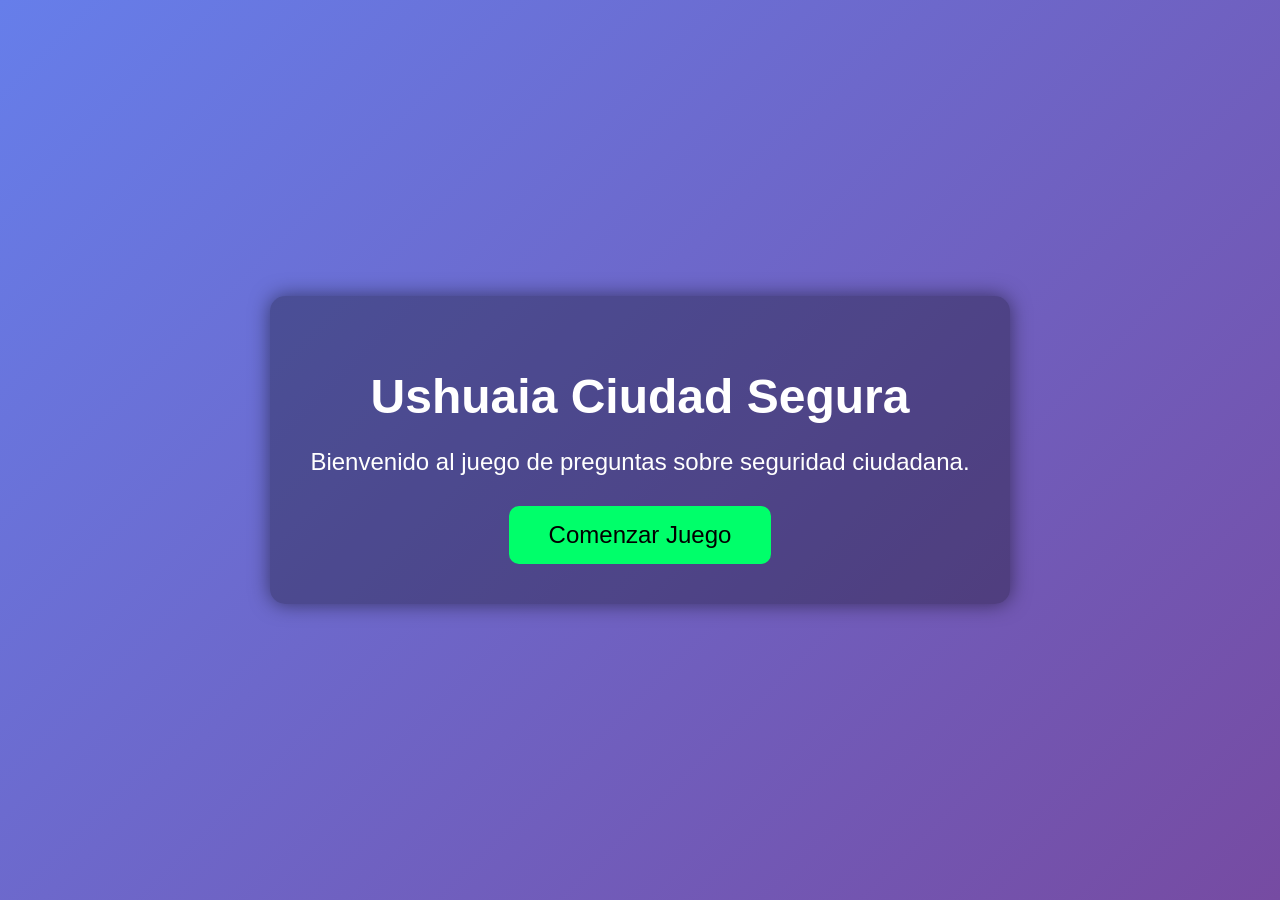
==== index.html @ 0a3aa393 "Codigo Inicial" ====
<!DOCTYPE html>
<html lang="es">
  <head>
    <meta charset="UTF-8" />
    <meta name="viewport" content="width=device-width, initial-scale=1.0" />
    <title>Ushuaia Ciudad Segura - Bienvenida</title>
    <link rel="stylesheet" href="style-index.css" />
  </head>
  <body>
    <div id="start-screen" class="screen active">
      <h1>Ushuaia Ciudad Segura</h1>
      <p>Bienvenido al juego de preguntas sobre seguridad ciudadana.</p>
      <button id="start-btn">Comenzar Juego</button>
    </div>
    <script src="script-index.js"></script>
  </body>
</html>
---- style-index.css ----
/* Styles for the welcome page */
/* Actualizo el fondo del index con un gradiente atractivo */
body,
html,
#app {
  height: 100%;
  margin: 0;
  font-family: "Arial", sans-serif;
  background: linear-gradient(135deg, #667eea 0%, #764ba2 100%);
  color: white;
}

body {
  display: flex;
  justify-content: center;
  align-items: center;
}

#start-screen {
  text-align: center;
  background: rgba(0, 0, 0, 0.3);
  padding: 40px;
  border-radius: 15px;
  
  box-shadow: 0 0 20px rgba(0, 0, 0, 0.5);
}

#start-screen h1 {
  font-size: 3em;
  margin-bottom: 20px;
}

#start-screen p {
  font-size: 1.5em;
  margin-bottom: 30px;
}

#start-btn {
  font-size: 1.5em;
  padding: 15px 40px;
  border: none;
  border-radius: 10px;
  background-color: #00ff6a;
  color: black;
  cursor: pointer;
  transition: background-color 0.3s ease;
}

#start-btn:hover {
  background-color: #04a748;
}
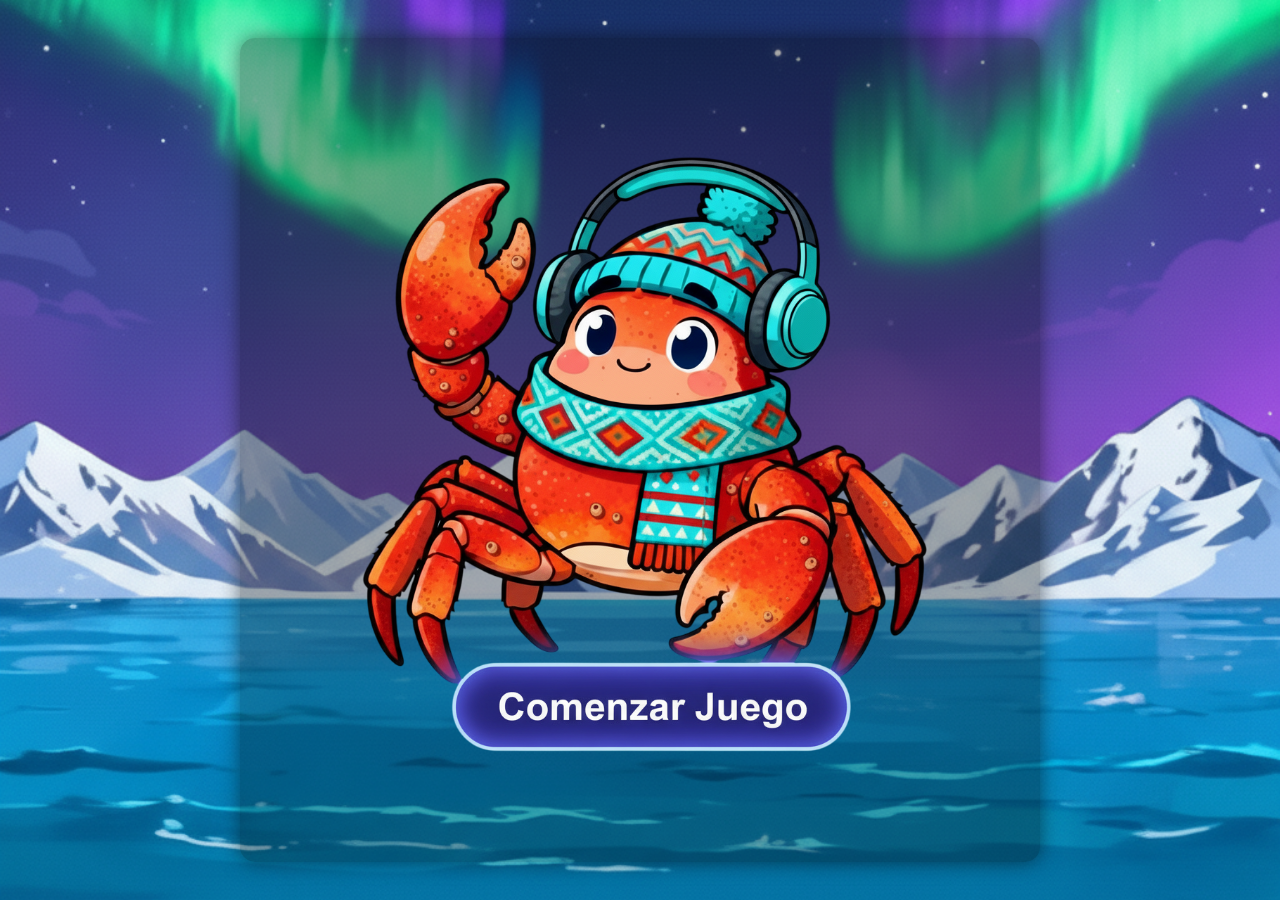
==== commit 4423823a: "Actualizacion de inicio y cambio de estilos" ====
--- a/index.html
+++ b/index.html
@@ -8,9 +8,11 @@
   </head>
   <body>
     <div id="start-screen" class="screen active">
-      <h1>Ushuaia Ciudad Segura</h1>
-      <p>Bienvenido al juego de preguntas sobre seguridad ciudadana.</p>
-      <button id="start-btn">Comenzar Juego</button>
+      <img
+        src="assets/images-logos/imagen-start-game.png"
+        alt="Inicio del Juego"
+        id="start-img-btn"
+      />
     </div>
     <script src="script-index.js"></script>
   </body>
--- a/style-index.css
+++ b/style-index.css
@@ -6,11 +6,15 @@
   height: 100%;
   margin: 0;
   font-family: "Arial", sans-serif;
-  background: linear-gradient(135deg, #667eea 0%, #764ba2 100%);
   color: white;
 }
 
 body {
+  background-image: url("./assets/images-logos/imagen-back-game.png");
+  background-size: cover;
+  background-position: center;
+  background-repeat: no-repeat;
+  height: 100vh;
   display: flex;
   justify-content: center;
   align-items: center;
@@ -21,8 +25,19 @@
   background: rgba(0, 0, 0, 0.3);
   padding: 40px;
   border-radius: 15px;
-  
   box-shadow: 0 0 20px rgba(0, 0, 0, 0.5);
+}
+
+#start-screen img {
+  max-width: 720px;
+  margin-bottom: 20px;
+  border-radius: 15px;
+  cursor: pointer;
+  transition: transform 0.3s ease;
+}
+
+#start-screen img:hover {
+  transform: scale(1.1);
 }
 
 #start-screen h1 {
